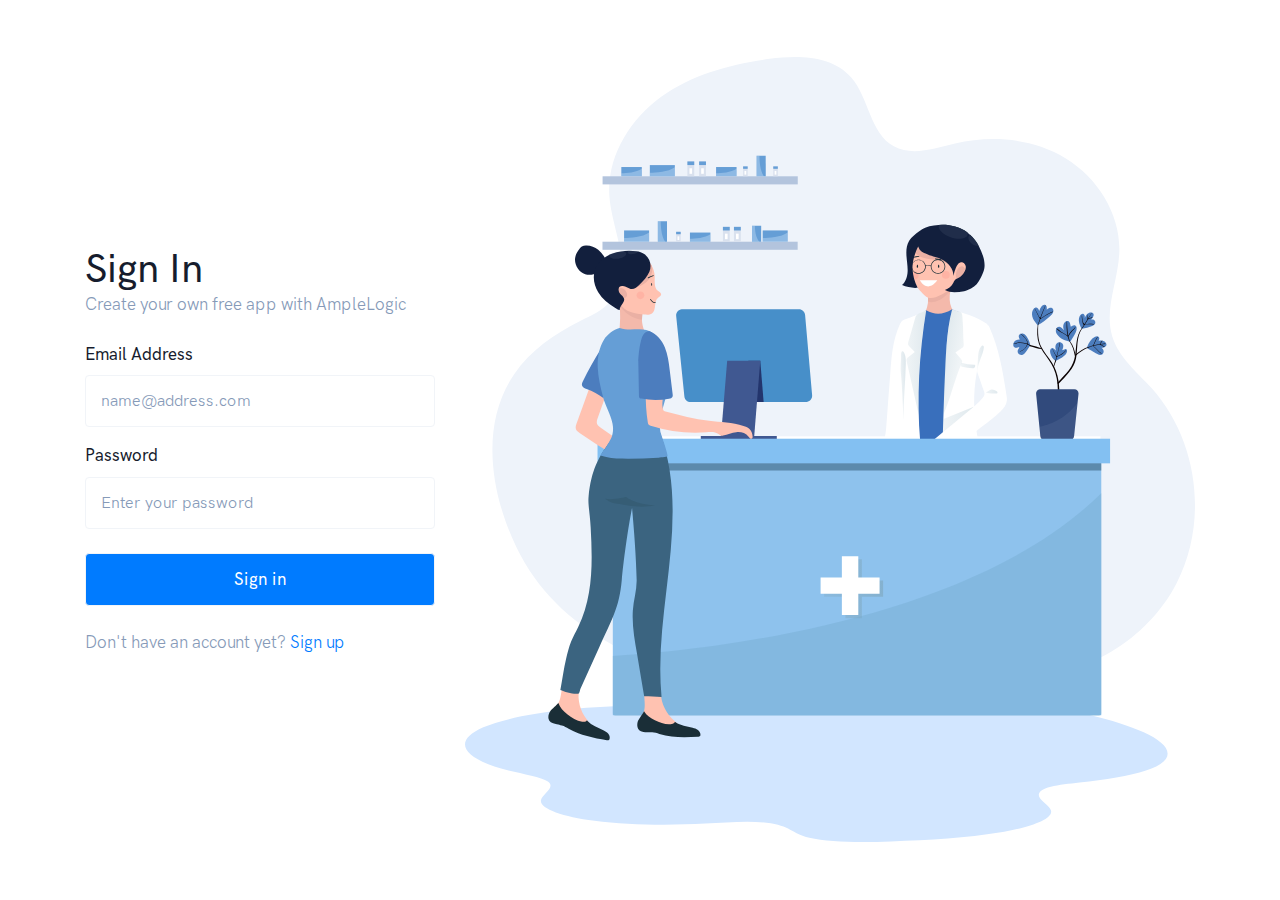
==== index_vector.html @ ea8ae0f6 "changes" ====
<!DOCTYPE html>
<html lang="en">
<head>
    <meta charset="UTF-8">
    <meta http-equiv="X-UA-Compatible" content="IE=edge">
    <meta name="viewport" content="width=device-width, initial-scale=1.0">
    <title>Ample Logic | Login Page</title>
    <!-- Custom Fonts -->
    <link rel="stylesheet" href="fonts/stylesheet.css">
    <!-- Bootstrap CSS -->
    <link rel="stylesheet" href="bootstrap/css/bootstrap.min.css">
    <!-- Custom CSS -->
    <link rel="stylesheet" href="css/style.css">
</head>
<body>
    
    <div class="ms-overflow-x ms-login-section">
        <div class="container">
            <div class="row">
                <div class="col-md-12 col-lg-4 align-self-center">
                    <h1 class="mb-0">Sign In</h1>
                    <p class="ms-text-muted mb-4">Create your own free app with AmpleLogic</p>
                    <form class="ms-form">
                        <div class="form-group">
                            <label class="form-label" for="email">Email Address</label>
                            <input type="email" class="form-control" id="email" placeholder="name@address.com">
                        </div>
                        <div class="form-group mb-4">
                            <label class="form-label" for="password">Password</label>
                            <input type="password" class="form-control" id="password" placeholder="Enter your password">
                        </div>
                        <button class="btn w-100 btn-primary ms-btn" type="submit">Sign in</button>
                    </form>
                    <p class="mt-4 mb-0 ms-text-muted">Don't have an account yet? <a href="signup-cover.html">Sign up</a></p>
                </div>
                <div class="col-lg-8  ms-bg-vector d-none d-lg-block">
                    <div class="h-100"></div>
                </div>
            </div>
        </div>
    </div>

</body>
</html>
---- fonts/stylesheet.css ----
@font-face {
    font-family: 'HK Grotesk Pro';
    src: url('HKGroteskPro-Regular.eot');
    src: url('HKGroteskPro-Regular.eot?#iefix') format('embedded-opentype'),
        url('HKGroteskPro-Regular.woff2') format('woff2'),
        url('HKGroteskPro-Regular.woff') format('woff'),
        url('HKGroteskPro-Regular.ttf') format('truetype'),
        url('HKGroteskPro-Regular.svg#HKGroteskPro-Regular') format('svg');
    font-weight: normal;
    font-style: normal;
    font-display: swap;
}

@font-face {
    font-family: 'HK Grotesk Pro';
    src: url('HKGroteskPro-Medium.eot');
    src: url('HKGroteskPro-Medium.eot?#iefix') format('embedded-opentype'),
        url('HKGroteskPro-Medium.woff2') format('woff2'),
        url('HKGroteskPro-Medium.woff') format('woff'),
        url('HKGroteskPro-Medium.ttf') format('truetype'),
        url('HKGroteskPro-Medium.svg#HKGroteskPro-Medium') format('svg');
    font-weight: 500;
    font-style: normal;
    font-display: swap;
}
---- css/style.css ----
body {
    font-family: 'HK Grotesk Pro';
    font-size: 17px;
    color: #161c2d;
}
a:hover {
    text-decoration: none;
}
form input.form-control::placeholder {
    color:#869ab8;
}
.ms-form .form-control,
.ms-form .btn-primary {
    padding: 13px 15px;
    height: auto;
    border: 1px solid #f1f4f8;
}
.ms-form .form-control:focus {
    background-color: #fff;
    border-color: #335eea;
    box-shadow: none;
}
.ms-form label {
    font-weight: 500;
}
.ms-btn {
    font-weight: 500;
    font-size: 17px;
    letter-spacing: 0.5px;
}
.ms-btn:focus {
    box-shadow: none;
}
.ms-text-muted {
    color:#869ab8;
}
.ms-overflow-x {
    overflow-x: hidden;
}
.ms-login-section > .container > .row {
    height: 100vh;
}
.ms-bg-image {
    padding-left:75px;
}
.ms-bg-image > div {
    background-image: url('../images/000.jpg');
    background-repeat: no-repeat;
    background-size: cover;
    background-position: 100% 20%;
    width: calc(100% + 50vw - 550px + 2.5rem);
    clip-path: polygon(4.5% 0%, 100% 0, 100% 100%, 0% 100%);
}
.ms-bg-vector > div {
    background-image: url('../images/side_vector.svg');
    background-repeat: no-repeat;
    background-position: center;
}
@media (max-width:1200px) {
    .ms-bg-image > div {
        width: calc(100% + 60vw - 550px + 2.5rem);
        background-position: 40% 20%;
    }
    .ms-bg-image {
        padding-left: 30px;
    }
}
@media (max-width:600px) {
    h1 {
        font-size: 32px;
    }
}
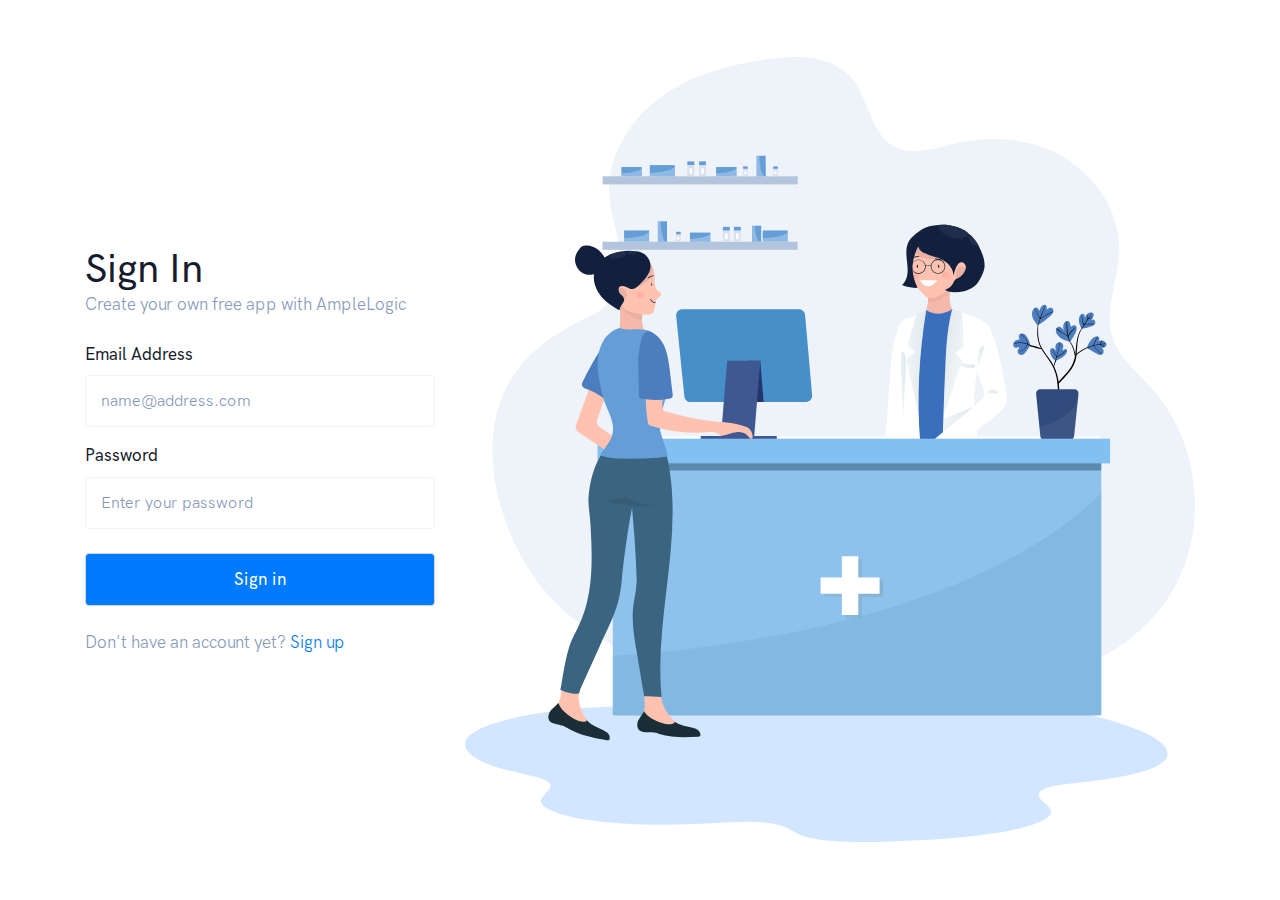
==== commit b82af6d1: "2 new variations" ====
--- a/index_vector.html
+++ b/index_vector.html
@@ -34,7 +34,7 @@
                     <p class="mt-4 mb-0 ms-text-muted">Don't have an account yet? <a href="signup-cover.html">Sign up</a></p>
                 </div>
                 <div class="col-lg-8  ms-bg-vector d-none d-lg-block">
-                    <div class="h-100"></div>
+                    <div class="h-100" style="background-image: url('images/side_vector.svg');"></div>
                 </div>
             </div>
         </div>
--- a/css/style.css
+++ b/css/style.css
@@ -43,16 +43,16 @@
 .ms-bg-image {
     padding-left:75px;
 }
-.ms-bg-image > div {
-    background-image: url('../images/000.jpg');
+.ms-bg-image > div {    
     background-repeat: no-repeat;
     background-size: cover;
     background-position: 100% 20%;
     width: calc(100% + 50vw - 550px + 2.5rem);
+}
+.ms-bg-image.ms-clip-img > div { 
     clip-path: polygon(4.5% 0%, 100% 0, 100% 100%, 0% 100%);
 }
 .ms-bg-vector > div {
-    background-image: url('../images/side_vector.svg');
     background-repeat: no-repeat;
     background-position: center;
 }
@@ -69,4 +69,112 @@
     h1 {
         font-size: 32px;
     }
+}
+
+/*----- Layout Three & Four CSS -----*/
+.ms-google-btn {
+    border:1px solid #e1e1e1;
+    border-radius: 3px;
+    padding: 11px;
+    font-size: 16px;
+    color:#333;
+    font-weight: 600;
+}
+.ms-google-btn:hover {
+    color:#333;
+    background: #f6f6f6;
+}
+.ms-seperator {
+    font-size: 14px;
+    color:#869ab8;
+}
+.ms-seperator span:before,
+.ms-seperator span:after {
+    background: #c1d9f8;
+    width: 32%;
+    height: 1px;
+    position: absolute;
+    top: 11px;
+    content: '';
+}
+.ms-seperator span:before {
+    left:0;
+}
+.ms-seperator span:after {
+    right:0;
+}
+.ms-page-three .row, 
+.ms-page-four .container-fluid > .row {
+    height:100vh;
+}
+.ms-page-three .ms-content-area {
+    padding-left:20%;
+    padding-right: 7%;
+}
+.ms-page-three .ms-bg-image {
+    background-image: url('../images/00002.jpg');
+    background-position: 100% 80%;
+}
+.ms-page-four .ms-bg-image {
+    background-image: url('../images/003302.jpg');
+    background-position: center;
+}
+.ms-page-four .ms-content-area {
+    padding-left: 7%;
+    padding-right: 20%;
+}
+.ms-page-four .ms-form .form-control, .ms-form .btn-primary {
+    border: 1px solid #ced4da;
+}
+.ms-page-four .ms-google-btn {
+    border: 1px solid #ced4da;
+    background:#fff;
+}
+@media (max-width:1500px) {
+    .ms-page-three .ms-content-area {
+        padding-left:10%;
+        padding-right: 8%;
+    }
+    .ms-page-four .ms-content-area {
+        padding-right: 7%;
+    }
+}
+@media (max-width:1100px) {
+    .ms-page-three .ms-content-area {
+        padding-left:7%;
+        padding-right: 7%;
+    }
+    .ms-seperator span:before,
+    .ms-seperator span:after {
+        width: 30%;
+    }
+}
+@media (max-width:990px) {
+    .ms-seperator span:before,
+    .ms-seperator span:after {
+        width: 37%;
+    }
+}
+@media (max-width:550px) {
+    .ms-seperator span:before,
+    .ms-seperator span:after {
+        width: 28%;
+    }
+    .ms-page-three .ms-content-area, 
+    .ms-page-four .ms-content-area {
+        padding-left:4%;
+        padding-right: 4%;
+    }
+}
+@media (max-width:400px) {
+    .ms-seperator span:before,
+    .ms-seperator span:after {
+        width: 26%;
+    }
+}
+@media (max-width:350px) {
+    .ms-seperator span:before,
+    .ms-seperator span:after {
+        width: 24%;
+    }
 }